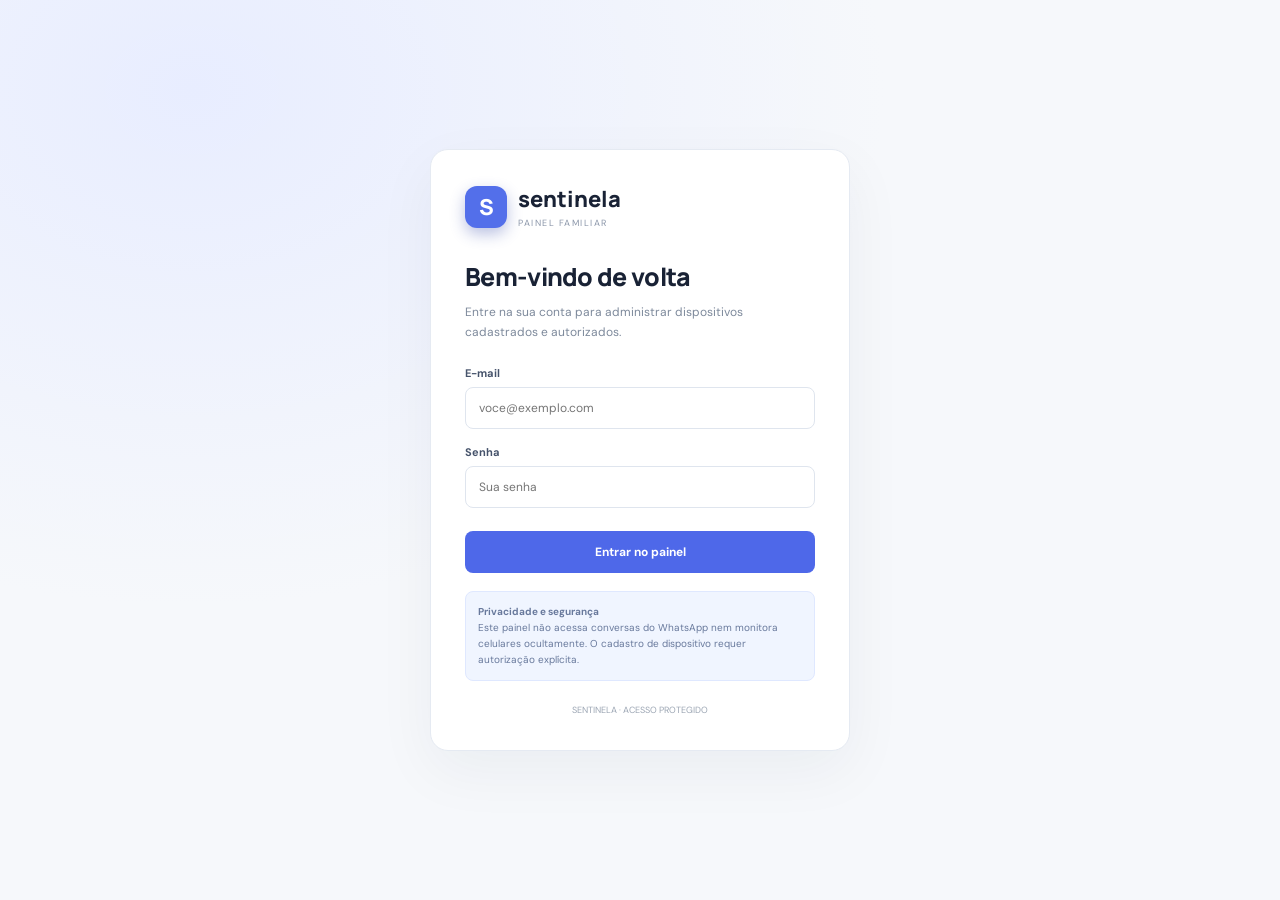
==== backend/public/login.html @ 9ecf8d30 "feat(auth): criar página de login responsiva" ====
<!doctype html>
<html lang="pt-BR"><head><meta charset="utf-8"><meta name="viewport" content="width=device-width, initial-scale=1"><meta name="theme-color" content="#111a2b"><title>Entrar · Sentinela</title><link rel="stylesheet" href="styles.css"><style>
.login-screen{min-height:100vh;display:grid;place-items:center;padding:24px;background:radial-gradient(ellipse at 15% 10%,#e8edff 0,transparent 45%),#f6f8fb}.login-card{width:min(100%,420px);padding:34px;background:white;border:1px solid #e5eaf2;border-radius:18px;box-shadow:0 20px 60px #17233b0d}.login-brand{display:flex;align-items:center;gap:11px;margin-bottom:30px}.login-brand .brand-mark{display:grid;place-items:center;width:42px;height:42px;border-radius:12px;background:#536fea;color:#fff;font:800 22px Manrope}.login-brand strong{display:block;font:800 22px Manrope}.login-brand small{display:block;font-size:9px;letter-spacing:1.5px;color:#8b96a9;margin-top:3px}.login-card h1{font:800 25px Manrope;letter-spacing:-.7px;margin:0}.login-card .intro{font-size:12px;color:#7d899b;line-height:1.6;margin:9px 0 24px}.field{display:block;margin:16px 0}.field span{display:block;font-size:11px;font-weight:700;color:#46536b;margin-bottom:7px}.field input{width:100%;padding:12px 13px;border:1px solid #dfe5ee;border-radius:8px;outline:none;font-size:12px}.field input:focus{border-color:#7188f1;box-shadow:0 0 0 3px #7188f11b}.login-submit{width:100%;margin-top:7px;padding:13px;border:0;border-radius:8px;background:#4e68e9;color:white;font-weight:700;font-size:12px}.login-error{display:none;padding:10px 12px;background:#fff0f0;color:#b83c3c;border-radius:7px;font-size:11px;line-height:1.5;margin:15px 0}.login-note{padding:12px;background:#f0f5ff;border:1px solid #dfe8ff;border-radius:8px;font-size:10px;line-height:1.6;color:#68799c;margin-top:18px}.login-foot{text-align:center;color:#9ba5b3;font-size:9px;margin-top:23px}
</style></head><body><main class="login-screen"><section class="login-card"><div class="login-brand"><span class="brand-mark">S</span><span><strong>sentinela</strong><small>PAINEL FAMILIAR</small></span></div><h1>Bem-vindo de volta</h1><p class="intro">Entre na sua conta para administrar dispositivos cadastrados e autorizados.</p><form id="loginForm"><label class="field"><span>E-mail</span><input type="email" name="email" autocomplete="username" required maxlength="190" placeholder="voce@exemplo.com"></label><label class="field"><span>Senha</span><input type="password" name="password" autocomplete="current-password" required maxlength="1024" placeholder="Sua senha"></label><div class="login-error" id="loginError" role="alert"></div><button class="login-submit" type="submit" id="submitButton">Entrar no painel</button></form><div class="login-note"><strong>Privacidade e segurança</strong><br>Este painel não acessa conversas do WhatsApp nem monitora celulares ocultamente. O cadastro de dispositivo requer autorização explícita.</div><div class="login-foot">SENTINELA · ACESSO PROTEGIDO</div></section></main><script src="login.js"></script></body></html>
---- backend/public/styles.css ----
@import url('https://fonts.googleapis.com/css2?family=DM+Sans:wght@400;500;600;700&family=Manrope:wght@400;500;600;700;800&display=swap');
:root{--ink:#192235;--muted:#7c8799;--line:#e9edf3;--bg:#f6f8fb;--blue:#4768ed;--blue-dark:#3654d6;--sidebar:#111a2b;--sidebar-muted:#9aa6bc;--green:#179b72;--shadow:0 5px 20px rgba(24,39,75,.035)}
*{box-sizing:border-box}body{margin:0;background:var(--bg);color:var(--ink);font-family:'DM Sans',sans-serif;font-size:14px}button,input{font:inherit}button{cursor:pointer}.app-shell{min-height:100vh}.sidebar{width:252px;background:var(--sidebar);color:#fff;position:fixed;inset:0 auto 0 0;display:flex;flex-direction:column;padding:27px 16px 17px;z-index:20}.brand{display:flex;gap:11px;align-items:center;color:white;text-decoration:none;padding:0 10px 29px}.brand-mark{display:grid;place-items:center;width:38px;height:38px;border-radius:12px;background:linear-gradient(145deg,#7390ff,#4765e9);font:800 22px Manrope;box-shadow:0 6px 15px #3044a955}.brand strong{display:block;font:800 20px Manrope;letter-spacing:-.8px}.brand small{display:block;color:#8795ad;font-size:9px;letter-spacing:1.6px;margin-top:1px}.profile-switch{display:flex;align-items:center;gap:10px;padding:12px 10px;background:#1c283d;border:1px solid #2a3549;border-radius:12px;margin-bottom:23px}.avatar{display:grid;place-items:center;border-radius:50%;font-weight:700;flex-shrink:0}.avatar-blue{width:35px;height:35px;background:#344a86;color:#cbd6ff}.profile-copy{min-width:0;flex:1}.profile-copy strong,.profile-copy small{display:block}.profile-copy strong{font-size:12px}.profile-copy small{color:#93a0b5;font-size:10px;margin-top:4px}.chevron{color:#9ca8bb}.nav-label{font-size:9px;letter-spacing:1.4px;color:#78869f;font-weight:700;padding:0 11px;margin:0 0 8px}.navigation{display:flex;flex-direction:column;gap:4px}.navigation .nav-label:not(:first-child){margin-top:22px}.nav-item{border:0;background:transparent;color:#aab5c7;display:flex;align-items:center;gap:13px;text-align:left;padding:11px 12px;border-radius:9px;font-size:12px;transition:.15s}.nav-item>span{width:17px;text-align:center;font-size:17px;color:#8998b1}.nav-item em{font-style:normal;margin-left:auto;background:#293752;color:#c6d2e7;padding:2px 7px;border-radius:5px;font-size:10px}.nav-item:hover{background:#1d2a40;color:#fff}.nav-item.active{background:#344b9d;color:white;box-shadow:inset 3px 0 #8298ff}.nav-item.active>span{color:#dce4ff}.sidebar-bottom{margin-top:auto}.privacy-note{display:flex;gap:9px;padding:12px 10px;background:#19283a;border:1px solid #28394d;border-radius:10px}.privacy-icon{display:grid;place-items:center;width:23px;height:23px;background:#173f3a;color:#66d9b5;border-radius:7px;flex-shrink:0}.privacy-note strong,.privacy-note small{display:block}.privacy-note strong{font-size:10px}.privacy-note small{font-size:9px;color:#92a2b6;margin-top:5px}.sidebar-footer{text-align:center;color:#67758d;font-size:8px;letter-spacing:1px;padding-top:17px}.main-content{margin-left:252px;min-height:100vh}.topbar{height:72px;background:#fff;border-bottom:1px solid var(--line);display:flex;align-items:center;justify-content:space-between;padding:0 38px}.breadcrumb{font-size:12px;color:#8b95a5}.breadcrumb span{padding:0 10px;color:#c2c9d4}.breadcrumb strong{color:#2a3447;font-weight:600}.top-actions{display:flex;align-items:center;gap:17px}.demo-pill{display:flex;align-items:center;gap:7px;background:#fff7e9;color:#a96b13;border:1px solid #ffebc9;padding:7px 10px;border-radius:6px;font-size:9px;font-weight:700;letter-spacing:.5px}.demo-pill i{width:6px;height:6px;border-radius:50%;background:#efa83d}.icon-button{border:1px solid #e5e9f0;background:#fff;border-radius:50%;width:27px;height:27px;color:#657188}.avatar-small{width:32px;height:32px;background:#e5eaff;color:#4058bd;font-size:11px}.mobile-menu{display:none}.page-wrap{max-width:1500px;margin:auto;padding:32px 38px 20px}.welcome-row{display:flex;align-items:center;justify-content:space-between;gap:20px;margin-bottom:23px}.eyebrow{font-size:9px;letter-spacing:1.4px;color:#9aa3b2;font-weight:700;margin:0 0 8px}.welcome-row h1{font:800 27px Manrope;margin:0;letter-spacing:-.8px}.subheading{margin:8px 0 0;color:var(--muted);font-size:12px}.button{border-radius:8px;padding:10px 14px;font-weight:600;font-size:11px;display:inline-flex;align-items:center;gap:8px;justify-content:center}.button-secondary{background:white;border:1px solid #e1e6ef;color:#59657a;box-shadow:0 2px 4px #19223505}.button-secondary span{font-size:16px}.button-primary{background:var(--blue);color:#fff;border:1px solid var(--blue)}.button-primary:hover{background:var(--blue-dark)}.button-outline{background:#fff;border:1px solid #dce3ee;color:#52617a}.full-button{width:100%;margin-top:17px}.demo-banner{display:flex;align-items:flex-start;gap:12px;background:#f0f5ff;border:1px solid #dce7ff;border-radius:10px;padding:13px 15px;margin-bottom:27px;color:#30446e}.banner-symbol{font-size:18px;color:#5275e9}.demo-banner strong{font-size:11px}.demo-banner p{margin:4px 0 0;color:#66799e;font-size:11px;line-height:1.5}.demo-banner button{margin-left:auto;border:0;background:transparent;color:#7e8ca9;font-size:20px;line-height:1}.section-heading{display:flex;justify-content:space-between;align-items:center;gap:16px;margin:0 0 17px}.section-heading h2{font:700 17px Manrope;letter-spacing:-.3px;margin:0}.section-heading p{margin:5px 0 0;color:var(--muted);font-size:11px}.period-select{background:white;border:1px solid #e2e7ef;padding:9px 12px;border-radius:7px;color:#667187;font-size:10px}.stats-grid{display:grid;grid-template-columns:repeat(4,minmax(0,1fr));gap:15px;margin-bottom:20px}.stat-card,.panel{background:#fff;border:1px solid var(--line);border-radius:12px;box-shadow:var(--shadow)}.stat-card{padding:17px 17px 15px;min-width:0}.stat-top{display:flex;align-items:center;justify-content:space-between;gap:8px}.stat-icon{width:34px;height:34px;border-radius:10px;display:grid;place-items:center;font-size:17px;flex-shrink:0}.icon-violet{background:#f0edff;color:#8265e8}.icon-green{background:#e5f8f1;color:#1caa7d}.icon-blue{background:#e8f1ff;color:#4c7fe5}.icon-orange{background:#fff2e3;color:#e69a35}.trend{font-size:8px;font-weight:700;border-radius:4px;padding:5px 6px;white-space:nowrap}.trend.neutral{background:#f1f4f8;color:#8590a2}.trend.positive{background:#e8f8f1;color:#169c70}.stat-label{font-size:10px;color:#7c8798;margin:17px 0 4px}.stat-value{font:800 26px Manrope;letter-spacing:-.6px}.stat-location{font-size:23px}.stat-foot{font-size:9px;color:#a0a9b7;margin:7px 0 0}.content-grid{display:grid;grid-template-columns:minmax(0,1.35fr) minmax(280px,.9fr);gap:18px}.panel{padding:19px}.panel-heading{display:flex;align-items:flex-start;justify-content:space-between;gap:12px}.panel-heading h3,.insight-panel h3,.map-info h3{font:700 13px Manrope;margin:0}.panel-heading p{font-size:10px;color:#9aa3b2;margin:5px 0 0}.text-button{border:0;background:transparent;color:#4c67df;font-size:10px;font-weight:700;white-space:nowrap}.activity-list{margin-top:16px}.activity-item{display:flex;gap:12px;padding:12px 0;border-bottom:1px solid #f0f2f6;align-items:center}.activity-item:last-child{border-bottom:0}.activity-icon{width:34px;height:34px;display:grid;place-items:center;border-radius:10px;font-size:16px;flex-shrink:0}.activity-copy{min-width:0;flex:1}.activity-copy strong{display:block;font-size:10px;font-weight:600}.activity-copy small{display:block;color:#9aa3b1;font-size:9px;margin-top:5px}.activity-time{color:#9da6b4;font-size:9px;white-space:nowrap}.device-panel{padding-bottom:17px}.status-dot{font-size:9px;color:#b07c28;white-space:nowrap}.device-illustration{height:153px;background:linear-gradient(135deg,#f1f4ff,#f7f8fc);border-radius:10px;margin:16px 0 14px;display:grid;place-items:center;overflow:hidden}.phone-frame{width:72px;height:130px;background:#202a40;border-radius:15px;padding:5px;box-shadow:0 7px 15px #202a4025;transform:translateY(12px)}.phone-speaker{width:21px;height:4px;background:#65728c;border-radius:5px;margin:2px auto 5px}.phone-screen{height:calc(100% - 11px);border-radius:10px;background:linear-gradient(160deg,#6e8cf3,#b2c0ff 65%,#edf1ff);display:flex;align-items:center;flex-direction:column;justify-content:center;gap:7px}.phone-wallpaper{display:grid;place-items:center;width:34px;height:34px;border-radius:12px;background:#ffffff55;color:white;font:800 20px Manrope}.phone-caption{font-size:7px;color:#fff;font-weight:700}.phone-status{font-size:6px;color:#f9fbff}.device-details{display:grid;gap:12px}.device-details div{display:flex;justify-content:space-between;align-items:center;gap:10px}.device-details span{font-size:9px;color:#9aa3b1}.device-details strong{font-size:9px;font-weight:600;text-align:right}.safe-label{color:#d18a24!important}.insight-panel{display:flex;gap:13px;align-items:flex-start;margin-top:18px;padding:16px 18px;background:#f5f3ff;border-color:#e9e3ff;box-shadow:none}.insight-icon{display:grid;place-items:center;width:30px;height:30px;background:#e7e0ff;color:#8265e8;border-radius:9px;font-size:16px;flex-shrink:0}.insight-panel p{font-size:10px;line-height:1.6;color:#77749a;margin:6px 0 0}.page-footer{display:flex;justify-content:space-between;gap:15px;padding:26px 2px 5px;color:#a2aab7;font-size:9px}.view{display:none}.view.active-view{display:block}.table-panel{padding:0;overflow:hidden}.table-row{display:grid;grid-template-columns:2fr 1fr 1.1fr 1fr;align-items:center;gap:12px;padding:15px 20px;border-bottom:1px solid #eff1f5;font-size:11px;color:#6f7b8e}.table-row:last-child{border-bottom:0}.table-head{font-size:8px;letter-spacing:.8px;font-weight:700;color:#a0a9b7;background:#fbfcfe}.table-device{display:flex;align-items:center;gap:10px}.table-device strong,.table-device small{display:block}.table-device strong{color:#354056;font-size:11px}.table-device small{font-size:9px;color:#9ba5b4;margin-top:4px}.mini-device{width:31px;height:31px;display:grid;place-items:center;border-radius:8px;background:#edf1ff;color:#5272e6;font-size:16px}.tag{display:inline-block;border-radius:5px;padding:5px 7px;background:#f0f2f6;color:#7c8797;font-size:9px;white-space:nowrap}.tag-green{background:#e7f8f1;color:#14835e}.tag-blue{background:#eaf0ff;color:#4667d9}.empty-hint{font-size:10px;color:#929dad;margin:14px 2px}.search-box{display:flex;align-items:center;gap:7px;border:1px solid #e1e6ef;background:white;border-radius:8px;padding:0 10px;color:#9ba5b4}.search-box input{border:0;outline:0;padding:10px 0;font-size:10px;min-width:150px}.messages-layout{display:grid;grid-template-columns:minmax(230px,.75fr) minmax(0,1.4fr);gap:15px;min-height:400px}.conversation-list{padding:5px 0;overflow:hidden}.conversation-row{display:flex;gap:11px;align-items:center;padding:14px;border:0;border-bottom:1px solid #f0f2f6;background:#fff;width:100%;text-align:left}.conversation-row.selected,.conversation-row:hover{background:#f4f6ff}.contact-avatar{display:grid;place-items:center;width:37px;height:37px;border-radius:50%;background:#e9efff;color:#4c65cc;font-weight:700;flex-shrink:0}.contact-copy{min-width:0;flex:1}.contact-copy strong,.contact-copy small{display:block;overflow:hidden;text-overflow:ellipsis;white-space:nowrap}.contact-copy strong{font-size:11px}.contact-copy small{font-size:9px;color:#909aab;margin-top:5px}.conversation-meta{font-size:8px;color:#a1a9b7;align-self:flex-start}.conversation-detail{padding:0;overflow:hidden;display:flex;flex-direction:column;min-height:400px}.conversation-top{padding:15px 18px;border-bottom:1px solid #edf0f5;display:flex;align-items:center;gap:10px}.conversation-top strong,.conversation-top small{display:block}.conversation-top strong{font-size:11px}.conversation-top small{font-size:9px;color:#9aa3b1;margin-top:4px}.chat-demo-label{text-align:center;font-size:8px;color:#8e98a8;background:#f6f8fb;padding:8px}.chat-messages{padding:18px;display:flex;flex-direction:column;gap:10px;flex:1;background:#fafbfe}.chat-bubble{max-width:80%;padding:10px 12px;border-radius:10px;font-size:10px;line-height:1.5;background:#fff;border:1px solid #edf0f5;align-self:flex-start}.chat-bubble.sent{align-self:flex-end;background:#eef2ff;border-color:#e1e7ff}.chat-bubble small{display:block;font-size:8px;color:#9aa3b1;text-align:right;margin-top:4px}.empty-conversation{margin:auto;text-align:center;max-width:270px;padding:30px}.empty-conversation>span{font-size:28px;color:#a2b0f5}.empty-conversation h3{font:700 13px Manrope}.empty-conversation p{font-size:10px;line-height:1.6;color:#8e98a8}.map-placeholder{padding:0;overflow:hidden}.map-grid{height:300px;position:relative;overflow:hidden;background-color:#edf2e9;background-image:linear-gradient(33deg,transparent 46%,#d9e0d4 47%,#d9e0d4 50%,transparent 51%),linear-gradient(125deg,transparent 42%,#d9e0d4 43%,#d9e0d4 46%,transparent 47%),linear-gradient(90deg,transparent 49%,#fff 50%,#fff 52%,transparent 53%);background-size:230px 160px,190px 210px,100px 100%}.map-road{position:absolute;background:#fff;border:1px solid #e0e6de;height:17px;width:130%;left:-10%;top:40%;transform:rotate(-13deg)}.road-two{top:65%;transform:rotate(19deg)}.road-three{top:10%;transform:rotate(72deg);left:45%}.map-park{position:absolute;width:170px;height:110px;background:#d7e8d0;border-radius:40% 30% 45% 20%;left:12%;top:20%}.map-pin{position:absolute;top:42%;left:52%;width:42px;height:42px;display:grid;place-items:center;border-radius:50% 50% 50% 0;transform:rotate(-45deg);background:#4d69e8;color:white;font-size:21px;box-shadow:0 5px 12px #425fd655}.map-label{position:absolute;top:60%;left:calc(52% - 52px);background:white;border-radius:5px;padding:7px 9px;box-shadow:0 3px 10px #263c2012;font-size:9px;color:#546176}.map-info{display:flex;align-items:center;gap:12px;padding:18px}.map-info p{font-size:10px;color:#8994a5;margin:6px 0}.map-info small{font-size:9px;color:#a1aab7}.app-list{padding:0 20px}.app-row{display:flex;align-items:center;gap:12px;padding:15px 0;border-bottom:1px solid #eff1f5}.app-row:last-child{border-bottom:0}.app-logo{display:grid;place-items:center;width:36px;height:36px;background:#f0f2ff;color:#5c71d9;border-radius:10px;font-weight:700}.app-name{flex:1}.app-name strong,.app-name small{display:block}.app-name strong{font-size:11px}.app-name small{font-size:9px;color:#9aa3b1;margin-top:4px}.usage-time{font-size:10px;color:#59657b}.usage-bar{width:100px;height:5px;background:#edf0f6;border-radius:5px;overflow:hidden}.usage-bar i{display:block;height:100%;background:#6681ef;border-radius:5px}.settings-card{padding:0 20px}.settings-row{display:flex;justify-content:space-between;align-items:center;gap:20px;padding:19px 0;border-bottom:1px solid #eff1f5}.settings-row:last-child{border-bottom:0}.settings-row h3{font-size:12px;margin:0 0 6px}.settings-row p{font-size:10px;color:#8d97a7;margin:0;line-height:1.5;max-width:650px}.toast{position:fixed;bottom:24px;right:24px;background:#1c2940;color:white;padding:12px 17px;border-radius:9px;box-shadow:0 8px 30px #1018272b;font-size:11px;opacity:0;transform:translateY(8px);pointer-events:none;transition:.2s;z-index:50}.toast.show{opacity:1;transform:translateY(0)}
@media(max-width:1200px){.page-wrap{padding:27px 25px}.topbar{padding:0 25px}.stats-grid{grid-template-columns:repeat(2,minmax(0,1fr))}.content-grid{grid-template-columns:minmax(0,1fr) minmax(260px,.8fr)}}@media(max-width:900px){.sidebar{transform:translateX(-100%);transition:transform .2s;box-shadow:10px 0 35px #111a2b20}.sidebar.open{transform:translateX(0)}.main-content{margin-left:0}.mobile-menu{display:block;border:0;background:transparent;font-size:20px;color:#53617a}.topbar{gap:12px}.breadcrumb{flex:1}.content-grid{grid-template-columns:1fr}.device-illustration{height:130px}.phone-frame{transform:translateY(8px)}}@media(max-width:600px){.topbar{height:61px;padding:0 15px}.top-actions{gap:8px}.demo-pill{font-size:0;padding:8px}.demo-pill i{width:7px;height:7px}.icon-button{display:none}.page-wrap{padding:24px 14px}.welcome-row{align-items:flex-start;flex-direction:column}.welcome-row h1{font-size:24px}.welcome-row .button{align-self:stretch}.section-heading{align-items:flex-start;flex-direction:column}.stats-grid{gap:10px}.stat-card{padding:13px}.stat-value{font-size:23px}.trend{font-size:7px;padding:4px}.content-grid{gap:12px}.panel{padding:15px}.activity-time{font-size:8px}.page-footer{flex-direction:column}.messages-layout{grid-template-columns:1fr}.conversation-detail{min-height:300px}.search-box{width:100%}.search-box input{flex:1}.table-row{grid-template-columns:1.5fr 1fr;gap:8px;padding:13px}.table-row>*:nth-child(3),.table-row>*:nth-child(4){display:none}.table-head>*:nth-child(3),.table-head>*:nth-child(4){display:none}.settings-row{align-items:flex-start}.period-select{align-self:flex-start}}
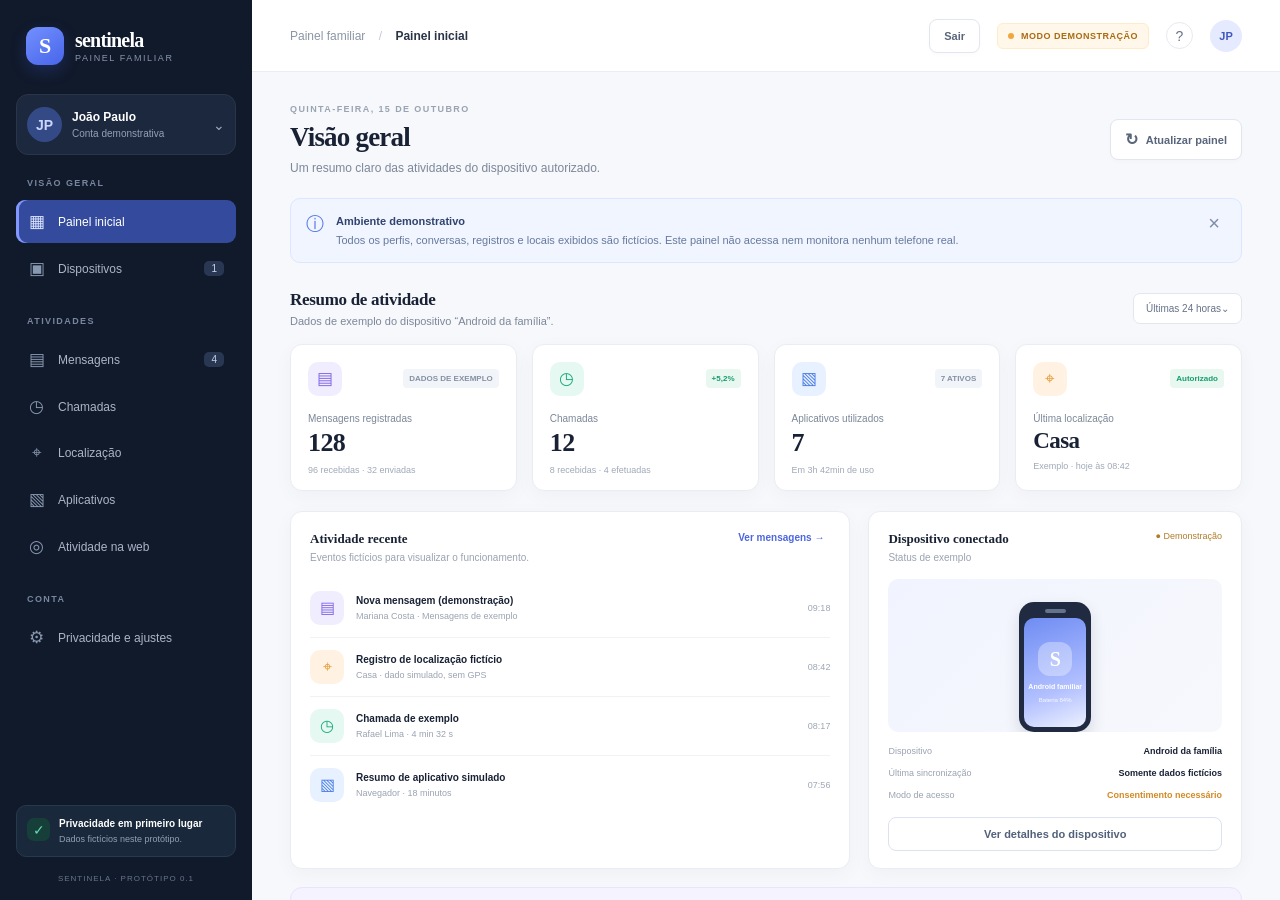
==== commit de7a3b0a: "Adicionar página web de login" ====
--- a/backend/public/login.html
+++ b/backend/public/login.html
@@ -1,4 +1,25 @@
 <!doctype html>
-<html lang="pt-BR"><head><meta charset="utf-8"><meta name="viewport" content="width=device-width, initial-scale=1"><meta name="theme-color" content="#111a2b"><title>Entrar · Sentinela</title><link rel="stylesheet" href="styles.css"><style>
-.login-screen{min-height:100vh;display:grid;place-items:center;padding:24px;background:radial-gradient(ellipse at 15% 10%,#e8edff 0,transparent 45%),#f6f8fb}.login-card{width:min(100%,420px);padding:34px;background:white;border:1px solid #e5eaf2;border-radius:18px;box-shadow:0 20px 60px #17233b0d}.login-brand{display:flex;align-items:center;gap:11px;margin-bottom:30px}.login-brand .brand-mark{display:grid;place-items:center;width:42px;height:42px;border-radius:12px;background:#536fea;color:#fff;font:800 22px Manrope}.login-brand strong{display:block;font:800 22px Manrope}.login-brand small{display:block;font-size:9px;letter-spacing:1.5px;color:#8b96a9;margin-top:3px}.login-card h1{font:800 25px Manrope;letter-spacing:-.7px;margin:0}.login-card .intro{font-size:12px;color:#7d899b;line-height:1.6;margin:9px 0 24px}.field{display:block;margin:16px 0}.field span{display:block;font-size:11px;font-weight:700;color:#46536b;margin-bottom:7px}.field input{width:100%;padding:12px 13px;border:1px solid #dfe5ee;border-radius:8px;outline:none;font-size:12px}.field input:focus{border-color:#7188f1;box-shadow:0 0 0 3px #7188f11b}.login-submit{width:100%;margin-top:7px;padding:13px;border:0;border-radius:8px;background:#4e68e9;color:white;font-weight:700;font-size:12px}.login-error{display:none;padding:10px 12px;background:#fff0f0;color:#b83c3c;border-radius:7px;font-size:11px;line-height:1.5;margin:15px 0}.login-note{padding:12px;background:#f0f5ff;border:1px solid #dfe8ff;border-radius:8px;font-size:10px;line-height:1.6;color:#68799c;margin-top:18px}.login-foot{text-align:center;color:#9ba5b3;font-size:9px;margin-top:23px}
-</style></head><body><main class="login-screen"><section class="login-card"><div class="login-brand"><span class="brand-mark">S</span><span><strong>sentinela</strong><small>PAINEL FAMILIAR</small></span></div><h1>Bem-vindo de volta</h1><p class="intro">Entre na sua conta para administrar dispositivos cadastrados e autorizados.</p><form id="loginForm"><label class="field"><span>E-mail</span><input type="email" name="email" autocomplete="username" required maxlength="190" placeholder="voce@exemplo.com"></label><label class="field"><span>Senha</span><input type="password" name="password" autocomplete="current-password" required maxlength="1024" placeholder="Sua senha"></label><div class="login-error" id="loginError" role="alert"></div><button class="login-submit" type="submit" id="submitButton">Entrar no painel</button></form><div class="login-note"><strong>Privacidade e segurança</strong><br>Este painel não acessa conversas do WhatsApp nem monitora celulares ocultamente. O cadastro de dispositivo requer autorização explícita.</div><div class="login-foot">SENTINELA · ACESSO PROTEGIDO</div></section></main><script src="login.js"></script></body></html>+<html lang="pt-BR">
+<head>
+<meta charset="utf-8"><meta name="viewport" content="width=device-width,initial-scale=1">
+<meta name="color-scheme" content="light"><title>Entrar — Sentinela</title>
+<link rel="stylesheet" href="styles.css">
+<style>
+body{min-height:100vh;display:grid;place-items:center;background:#f3f5f9;padding:20px}.login-card{width:min(100%,440px);background:#fff;border:1px solid #e2e8f0;border-radius:18px;padding:30px;box-shadow:0 18px 50px #0f172a12}.login-brand{display:flex;align-items:center;gap:12px;margin-bottom:26px}.login-mark{display:grid;place-items:center;width:46px;height:46px;border-radius:14px;background:#1d4ed8;color:white;font-size:24px;font-weight:800}.login-brand strong{display:block;font-size:22px}.login-brand small{color:#64748b;font-size:11px;letter-spacing:.12em}.login-card h1{font-size:25px;margin:0 0 8px}.login-card p{color:#64748b;line-height:1.5}.login-card label{display:block;font-weight:650;font-size:14px;margin:18px 0 6px}.login-card input{width:100%;padding:13px;border:1px solid #cbd5e1;border-radius:9px;font:inherit}.login-card button{width:100%;margin-top:20px;padding:13px;border:0;border-radius:9px;background:#1d4ed8;color:#fff;font:inherit;font-weight:700;cursor:pointer}.login-card button:disabled{opacity:.65;cursor:wait}.login-error{display:none;margin-top:16px;padding:12px;border-radius:9px;background:#fef2f2;color:#991b1b;font-size:14px}.login-note{margin-top:22px;padding:12px;background:#f8fafc;border-radius:9px;font-size:13px!important}.login-footer{text-align:center;font-size:12px;margin-top:18px;color:#64748b}
+</style>
+</head>
+<body>
+<main class="login-card">
+<div class="login-brand"><span class="login-mark">S</span><span><strong>sentinela</strong><small>PAINEL FAMILIAR</small></span></div>
+<h1>Entrar na sua conta</h1><p>Use as credenciais administrativas definidas durante a instalação.</p>
+<form id="loginForm">
+<label for="email">E-mail</label><input id="email" name="email" type="email" autocomplete="username" maxlength="190" required>
+<label for="password">Senha</label><input id="password" name="password" type="password" autocomplete="current-password" required>
+<button id="submitButton" type="submit">Entrar com segurança</button>
+<div id="loginError" class="login-error" role="alert" aria-live="polite"></div>
+</form>
+<p class="login-note">As telas de mensagens, chamadas e localização são demonstrativas. Esta versão não conecta nem monitora telefones.</p>
+<div class="login-footer">Sentinela · Controle familiar transparente</div>
+</main>
+<script src="login.js"></script>
+</body></html>
